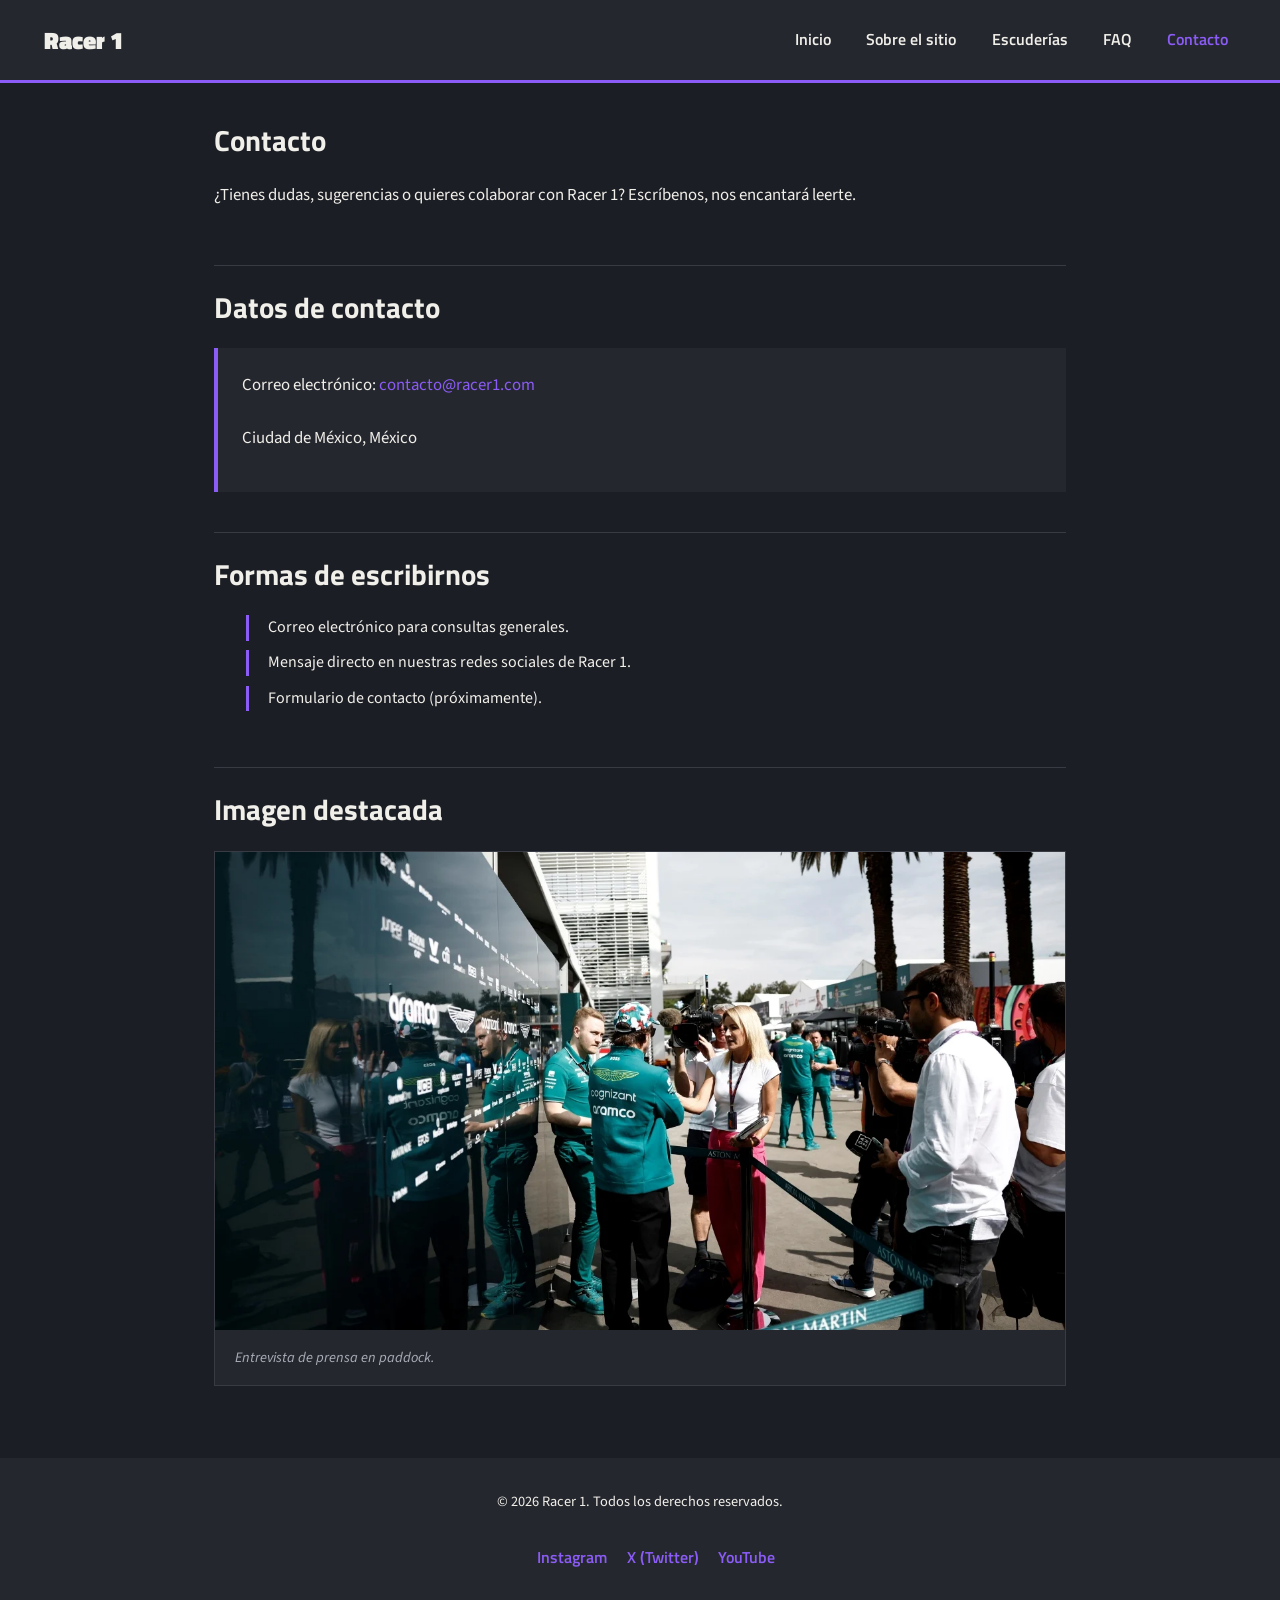
==== Pages/contacto.html @ 6491c097 "Proyecto" ====
<!DOCTYPE html>
<html lang="es">
<head>
    <meta charset="UTF-8">
    <meta name="viewport" content="width=device-width, initial-scale=1.0">
    <title>Racer 1 | Contacto</title>
    <meta name="description" content="Ponte en contacto con el equipo de Racer 1.">
    <link rel="icon" type="image/png" href="../Assets/Miniatura coche.png">
    <link rel="preconnect" href="https://fonts.googleapis.com">
    <link rel="preconnect" href="https://fonts.gstatic.com" crossorigin>
    <link href="https://fonts.googleapis.com/css2?family=Titillium+Web:wght@400;600;700;900&family=Source+Sans+3:wght@400;500;600&display=swap" rel="stylesheet">
    <link href="https://cdn.jsdelivr.net/npm/bootstrap@5.3.3/dist/css/bootstrap.min.css" rel="stylesheet">
    <link rel="stylesheet" href="../Estilos/estilos.css">
</head>
<body>

    <header>
        <nav class="navbar navbar-expand-lg navbar-dark encabezado">
            <div class="container-fluid">
                <a class="navbar-brand marca" href="../index.html">Racer 1</a>
                <button class="navbar-toggler" type="button" data-bs-toggle="collapse" data-bs-target="#navbarRacer1" aria-controls="navbarRacer1" aria-expanded="false" aria-label="Alternar navegación">
                    <span class="navbar-toggler-icon"></span>
                </button>
                <div class="collapse navbar-collapse" id="navbarRacer1">
                    <ul class="navbar-nav ms-auto mb-2 mb-lg-0 menu">
                        <li class="nav-item"><a class="nav-link enlace-menu" href="../index.html">Inicio</a></li>
                        <li class="nav-item"><a class="nav-link enlace-menu" href="sobre.html">Sobre el sitio</a></li>
                        <li class="nav-item"><a class="nav-link enlace-menu" href="escuderias.html">Escuderías</a></li>
                        <li class="nav-item"><a class="nav-link enlace-menu" href="faq.html">FAQ</a></li>
                        <li class="nav-item"><a class="nav-link enlace-menu active" aria-current="page" href="contacto.html">Contacto</a></li>
                    </ul>
                </div>
            </div>
        </nav>
    </header>

    <main class="contenido">

        <section class="seccion">
            <h1 class="titulo-seccion">Contacto</h1>
            <p class="texto">¿Tienes dudas, sugerencias o quieres colaborar con Racer 1? Escríbenos, nos encantará leerte.</p>
        </section>

        <section class="seccion">
            <h2 class="titulo-seccion">Datos de contacto</h2>
            <article class="tarjeta" tabindex="0">
                <p class="texto">Correo electrónico: <a href="mailto:contacto@racer1.com">contacto@racer1.com</a></p>
                <p class="texto">Ciudad de México, México</p>
            </article>
        </section>

        <section class="seccion">
            <h2 class="titulo-seccion">Formas de escribirnos</h2>
            <ul class="lista-destacados">
                <li class="item-destacado">Correo electrónico para consultas generales.</li>
                <li class="item-destacado">Mensaje directo en nuestras redes sociales de Racer 1.</li>
                <li class="item-destacado">Formulario de contacto (próximamente).</li>
            </ul>
        </section>

        <section class="seccion">
            <h2 class="titulo-seccion">Imagen destacada</h2>
            <figure class="figura-galeria">
                <img class="imagen-galeria" src="../Assets/Prensa.webp" alt="Entrevista de prensa en paddock">
                <figcaption class="pie-imagen">Entrevista de prensa en paddock.</figcaption>
            </figure>
        </section>

    </main>

    <footer class="pie-pagina">
        <p class="copyright">&copy; 2026 Racer 1. Todos los derechos reservados.</p>
        <nav>
            <ul class="redes">
                <li><a class="enlace-red" href="https://www.instagram.com" target="_blank" rel="noopener">Instagram</a></li>
                <li><a class="enlace-red" href="https://www.twitter.com" target="_blank" rel="noopener">X (Twitter)</a></li>
                <li><a class="enlace-red" href="https://www.youtube.com" target="_blank" rel="noopener">YouTube</a></li>
            </ul>
        </nav>
    </footer>

    <script src="https://cdn.jsdelivr.net/npm/bootstrap@5.3.3/dist/js/bootstrap.bundle.min.js"></script>
</body>
</html>
---- Estilos/estilos.css ----
/* ==========================================================================
   RACER 1 — Hoja de estilos
   Colores: fondo oscuro (primario), texto claro (secundario), morado (acento)
   ========================================================================== */

/* ===== Reset global (SIEMPRE al inicio) ===== */
* {
    margin: 0;
    padding: 0;
    box-sizing: border-box;
}

/* ===== Variables de color y tipografía ===== */
:root {
    --color-primario: #1B1E24;
    --color-superficie: #24272E;
    --color-secundario: #F1EFEA;
    --color-texto-suave: #ABAEB8;
    --color-borde: #383B44;
    --color-acento: #8B5CF6;
    --color-acento-claro: #A377FF;  

    --fuente-titulos: 'Titillium Web', sans-serif;
    --fuente-texto: 'Source Sans 3', sans-serif;
}

/* ===== Estilos generales del cuerpo ===== */
body {
    background-color: var(--color-primario);
    color: var(--color-secundario);
    font-family: var(--fuente-texto);
    line-height: 1.6;
}

a {
    color: var(--color-acento);
    text-decoration: none;
}

a:hover {
    text-decoration: underline;
}

/* ===== Encabezado / Navbar ===== */
.encabezado {
    display: flex;
    flex-wrap: wrap;
    align-items: center;
    justify-content: space-between;
    gap: 1rem;
    padding: 1.5rem 2rem;
    background-color: var(--color-superficie);
    border-bottom: 3px solid var(--color-acento);
}

.marca {
    font-family: var(--fuente-titulos);
    font-weight: 900;
    font-size: 1.5rem;
}

.menu {
    display: flex;
    align-items: center;
    flex-wrap: wrap;
    gap: 1.2rem;
    list-style: none;
}

.enlace-menu {
    font-family: var(--fuente-titulos);
    font-weight: 600;
    color: var(--color-secundario);
}

.enlace-menu:hover {
    color: var(--color-acento);
}

/* ===== Contenido principal ===== */
.contenido {
    display: flex;
    flex-direction: column;
    gap: 2.5rem;
    max-width: 900px;
    margin: 0 auto;
    padding: 2.5rem 1.5rem;
}

/* ===== Layout Grid (index.html y escuderias.html) ===== */
.layout-grid {
    display: grid;
    grid-template-columns: 1fr;
    grid-template-areas:
        "hero"
        "info"
        "destacados"
        "galeria";
    gap: 2rem;
}

.area-hero        { grid-area: hero; }
.area-info        { grid-area: info; }
.area-destacados  { grid-area: destacados; }
.area-galeria     { grid-area: galeria; }

/* Escritorio: 2 columnas fluidas con fr, no px fijos */
@media (min-width: 1024px) {
    .layout-grid {
        grid-template-columns: 1fr 1fr;
        grid-template-areas:
            "hero       hero"
            "info       destacados"
            "galeria    galeria";
    }
}

/* Dentro del grid, las secciones ya no necesitan el divisor de antes */
.layout-grid .seccion {
    padding-top: 0;
    border-top: none;
}

.seccion {
    display: flex;
    flex-direction: column;
    gap: 1rem;
    padding-top: 1.5rem;
    border-top: 1px solid var(--color-borde);
}

.seccion:first-of-type {
    padding-top: 0;
    border-top: none;
}

.titulo-seccion {
    font-family: var(--fuente-titulos);
    font-weight: 700;
    font-size: 1.8rem;
}

.texto {
    font-size: 1.05rem;
}

/* ===== Tarjetas (article) ===== */
.tarjeta {
    display: flex;
    flex-direction: column;
    gap: 0.6rem;
    background-color: var(--color-superficie);
    border-left: 4px solid var(--color-acento);
    padding: 1.5rem;
}

.titulo-tarjeta {
    font-family: var(--fuente-titulos);
    font-weight: 600;
    font-size: 1.1rem;
    color: var(--color-acento);
}

/* ===== Fila de tarjetas ===== */
.grid-tarjetas {
    display: flex;
    flex-wrap: wrap;
    gap: 1.2rem;
}

.grid-tarjetas .tarjeta {
    flex: 1 1 240px;
}

/* ===== Lista de destacados ===== */
.lista-destacados {
    display: flex;
    flex-direction: column;
    gap: 0.6rem;
    list-style: none;
}

.item-destacado {
    padding-left: 1.2rem;
    border-left: 3px solid var(--color-acento);
}

/* ===== Galería de imágenes ===== */
.figura-galeria {
    border: 1px solid var(--color-borde);
    background-color: var(--color-superficie);
}

.imagen-galeria {
    width: 100%;
    height: auto;
    display: block;
}

.pie-imagen {
    padding: 1rem 1.25rem;
    font-style: italic;
    font-size: 0.9rem;
    color: var(--color-texto-suave);
}

/* ===== Pie de página ===== */
.pie-pagina {
    display: flex;
    flex-direction: column;
    align-items: center;
    gap: 1rem;
    margin-top: 1rem;
    padding: 2rem;
    background-color: var(--color-superficie);
    text-align: center;
}

.copyright {
    font-size: 0.9rem;
}

.redes {
    display: flex;
    align-items: center;
    justify-content: center;
    flex-wrap: wrap;
    gap: 1.2rem;
    list-style: none;
}

.enlace-red {
    font-family: var(--fuente-titulos);
    font-weight: 600;
}

/* ===== Responsivo ===== */
@media (max-width: 600px) {
    .encabezado {
        flex-direction: column;
        align-items: flex-start;
    }

    .titulo-seccion {
        font-size: 1.4rem;
    }
}

/* ===== Ajustes de Bootstrap ===== */
.navbar.encabezado {
    background-color: var(--color-superficie);
    border-bottom: 3px solid var(--color-acento);
    padding: 1rem 2rem;
}

.navbar.encabezado .navbar-brand.marca {
    font-family: var(--fuente-titulos);
    font-weight: 900;
    font-size: 1.5rem;
    color: var(--color-secundario);
}

.navbar.encabezado .nav-link.enlace-menu {
    color: var(--color-secundario);
    font-family: var(--fuente-titulos);
    font-weight: 600;
    transition: color 0.2s ease;
}

.navbar.encabezado .nav-link.enlace-menu.active,
.navbar.encabezado .nav-link.enlace-menu:hover,
.navbar.encabezado .nav-link.enlace-menu:focus {
    color: var(--color-acento);
}

.navbar.encabezado .nav-link.enlace-menu:active {
    color: var(--color-acento-claro);
}

.navbar-toggler {
    border-color: var(--color-acento);
    transition: box-shadow 0.2s ease;
}

.navbar-toggler:focus {
    box-shadow: 0 0 0 0.2rem #8b5cf680;
}

/* ===== Botón propio (ej. "Conoce más" en el hero) ===== */
.btn-boton {
    display: inline-block;
    background-color: var(--color-acento);
    color: #14161A;
    font-family: var(--fuente-titulos);
    font-weight: 600;
    border: none;
    padding: 0.6rem 1.4rem;
    margin-top: 1rem;
    text-decoration: none;
    transition: background-color 0.2s ease, transform 0.15s ease;
}

.btn-boton:hover,
.btn-boton:focus {
    background-color: var(--color-acento-claro);
    color: #14161A;
}

.btn-boton:active {
    transform: scale(0.97);
}

/* ===== Tarjetas: hover / focus / active ===== */
.tarjeta {
    transition: transform 0.2s ease, border-color 0.2s ease;
    outline: none;
}

.tarjeta:hover,
.tarjeta:focus {
    transform: translateY(-4px);
    border-color: var(--color-acento-claro);
}

.tarjeta:active {
    transform: translateY(-1px);
}

/* ===== Enlaces del footer: hover / focus ===== */
.enlace-red {
    transition: color 0.2s ease;
}

.enlace-red:hover,
.enlace-red:focus {
    color: var(--color-acento);
}

/* ===== Carousel: estilo propio ===== */
.carousel-caption {
    background-color: #1b1e24bf;
    border-radius: 4px;
    padding: 1rem;
}

.carousel-caption h3 {
    font-family: var(--fuente-titulos);
    font-size: 1.2rem;
}

.carousel-indicators [data-bs-target] {
    background-color: var(--color-acento);
}

.carousel-control-prev-icon,
.carousel-control-next-icon {
    filter: drop-shadow(0 0 3px #00000099);
}
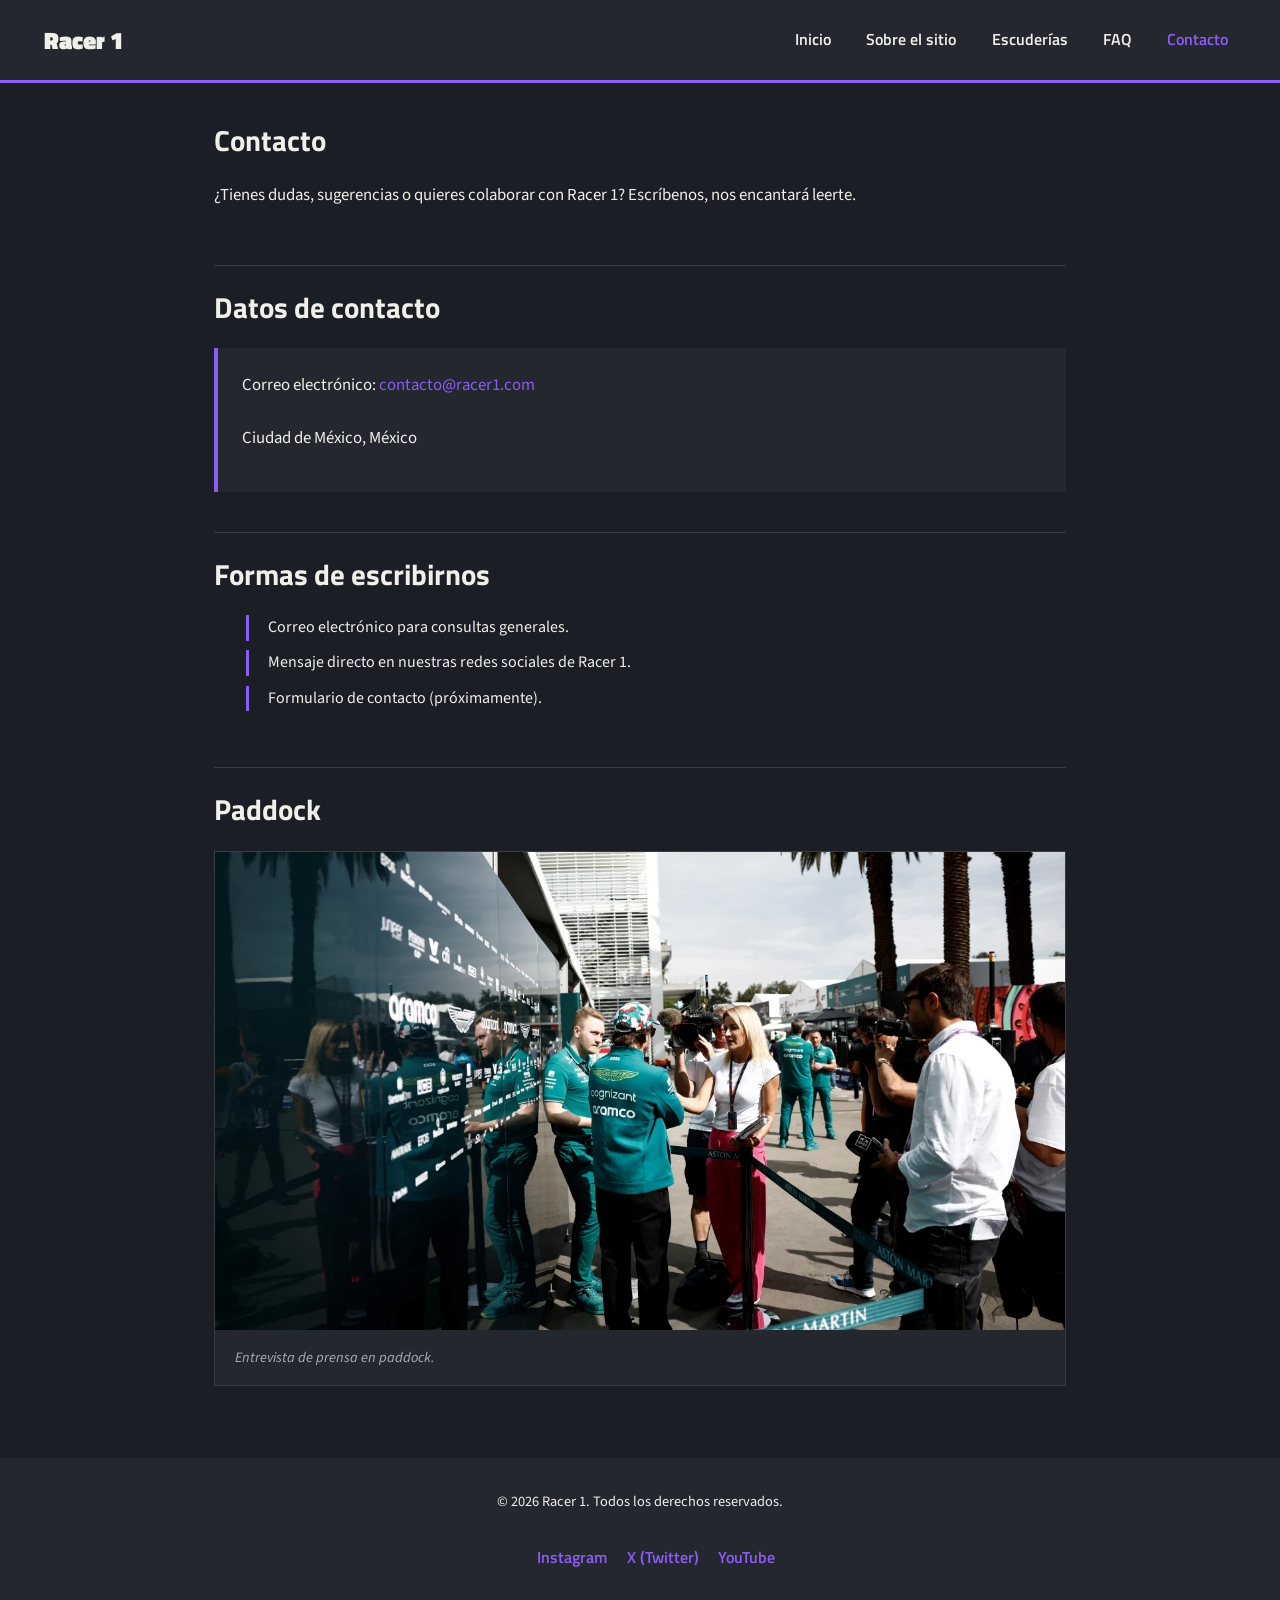
==== commit 9748dc0b: "Update1" ====
--- a/Pages/contacto.html
+++ b/Pages/contacto.html
@@ -59,7 +59,7 @@
         </section>
 
         <section class="seccion">
-            <h2 class="titulo-seccion">Imagen destacada</h2>
+            <h2 class="titulo-seccion">Paddock</h2>
             <figure class="figura-galeria">
                 <img class="imagen-galeria" src="../Assets/Prensa.webp" alt="Entrevista de prensa en paddock">
                 <figcaption class="pie-imagen">Entrevista de prensa en paddock.</figcaption>
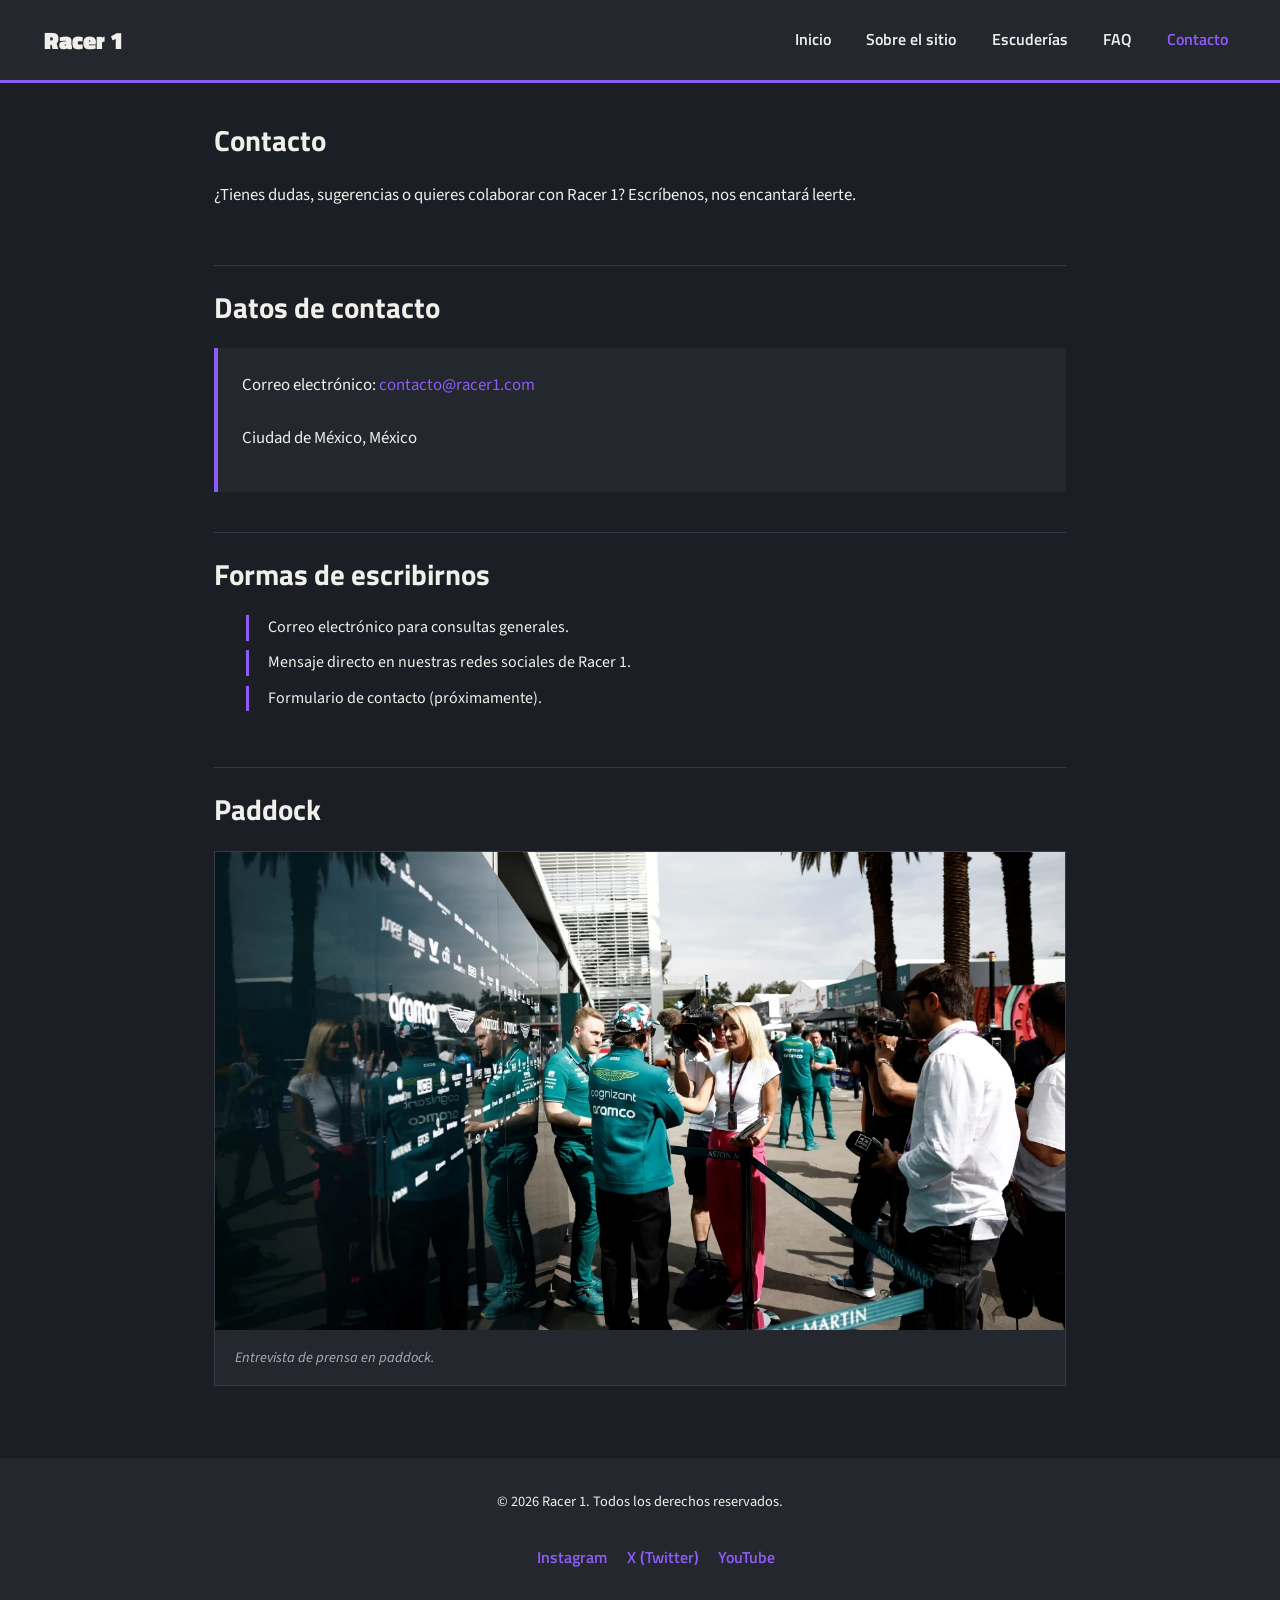
==== commit 9d0ef46f: "Update3" ====
--- a/Pages/contacto.html
+++ b/Pages/contacto.html
@@ -10,7 +10,8 @@
     <link rel="preconnect" href="https://fonts.gstatic.com" crossorigin>
     <link href="https://fonts.googleapis.com/css2?family=Titillium+Web:wght@400;600;700;900&family=Source+Sans+3:wght@400;500;600&display=swap" rel="stylesheet">
     <link href="https://cdn.jsdelivr.net/npm/bootstrap@5.3.3/dist/css/bootstrap.min.css" rel="stylesheet">
-    <link rel="stylesheet" href="../Estilos/estilos.css">
+    <link href="https://cdn.jsdelivr.net/npm/aos@2.3.4/dist/aos.css" rel="stylesheet">
+    <link rel="stylesheet" href="../css/style.css">
 </head>
 <body>
 
@@ -41,7 +42,7 @@
             <p class="texto">¿Tienes dudas, sugerencias o quieres colaborar con Racer 1? Escríbenos, nos encantará leerte.</p>
         </section>
 
-        <section class="seccion">
+        <section class="seccion" data-aos="fade-up">
             <h2 class="titulo-seccion">Datos de contacto</h2>
             <article class="tarjeta" tabindex="0">
                 <p class="texto">Correo electrónico: <a href="mailto:contacto@racer1.com">contacto@racer1.com</a></p>
@@ -49,7 +50,7 @@
             </article>
         </section>
 
-        <section class="seccion">
+        <section class="seccion" data-aos="fade-up">
             <h2 class="titulo-seccion">Formas de escribirnos</h2>
             <ul class="lista-destacados">
                 <li class="item-destacado">Correo electrónico para consultas generales.</li>
@@ -58,7 +59,7 @@
             </ul>
         </section>
 
-        <section class="seccion">
+        <section class="seccion" data-aos="fade-up">
             <h2 class="titulo-seccion">Paddock</h2>
             <figure class="figura-galeria">
                 <img class="imagen-galeria" src="../Assets/Prensa.webp" alt="Entrevista de prensa en paddock">
@@ -80,5 +81,13 @@
     </footer>
 
     <script src="https://cdn.jsdelivr.net/npm/bootstrap@5.3.3/dist/js/bootstrap.bundle.min.js"></script>
+    <script src="https://cdn.jsdelivr.net/npm/aos@2.3.4/dist/aos.js"></script>
+    <script>
+        AOS.init({
+            duration: 700,
+            once: true,
+            disable: () => window.matchMedia("(prefers-reduced-motion: reduce)").matches
+        });
+    </script>
 </body>
 </html>
--- a/css/style.css
+++ b/css/style.css
@@ -0,0 +1,264 @@
+* {
+  margin: 0;
+  padding: 0;
+  box-sizing: border-box;
+}
+
+body {
+  background-color: #1B1E24;
+  color: #F1EFEA;
+  font-family: "Source Sans 3", sans-serif;
+  line-height: 1.6;
+}
+
+a {
+  color: #8B5CF6;
+  text-decoration: none;
+}
+a:hover {
+  text-decoration: underline;
+}
+
+.titulo-seccion {
+  font-family: "Titillium Web", sans-serif;
+  font-weight: 700;
+  font-size: 1.8rem;
+}
+@media (max-width: 600px) {
+  .titulo-seccion {
+    font-size: 1.4rem;
+  }
+}
+
+.texto {
+  font-size: 1.05rem;
+}
+
+.titulo-tarjeta {
+  font-family: "Titillium Web", sans-serif;
+  font-weight: 600;
+  font-size: 1.1rem;
+  color: #8B5CF6;
+}
+
+.navbar-brand.marca {
+  font-family: "Titillium Web", sans-serif;
+  font-weight: 900;
+  font-size: 1.5rem;
+  color: #F1EFEA;
+}
+
+.navbar.encabezado {
+  display: flex;
+  flex-direction: row;
+  justify-content: space-between;
+  align-items: center;
+  gap: 1rem;
+  flex-wrap: wrap;
+  padding: 1rem 2rem;
+  background-color: #24272E;
+  border-bottom: 3px solid #8B5CF6;
+}
+@media (max-width: 600px) {
+  .navbar.encabezado {
+    flex-direction: column;
+    align-items: flex-start;
+  }
+}
+.navbar.encabezado .nav-link.enlace-menu {
+  color: #F1EFEA;
+  font-family: "Titillium Web", sans-serif;
+  font-weight: 600;
+  transition: color 0.2s ease;
+}
+.navbar.encabezado .nav-link.enlace-menu.active, .navbar.encabezado .nav-link.enlace-menu:hover, .navbar.encabezado .nav-link.enlace-menu:focus {
+  color: #8B5CF6;
+}
+.navbar.encabezado .nav-link.enlace-menu:active {
+  color: #A377FF;
+}
+
+.menu {
+  display: flex;
+  align-items: center;
+  flex-wrap: wrap;
+  gap: 1.2rem;
+  list-style: none;
+}
+
+.navbar-toggler {
+  border-color: #8B5CF6;
+  transition: box-shadow 0.2s ease;
+}
+.navbar-toggler:focus {
+  box-shadow: 0 0 0 0.2rem rgba(139, 92, 246, 0.5);
+}
+
+.pie-pagina {
+  display: flex;
+  flex-direction: column;
+  justify-content: flex-start;
+  align-items: center;
+  gap: 1rem;
+  margin-top: 1rem;
+  padding: 2rem;
+  background-color: #24272E;
+  text-align: center;
+}
+.pie-pagina .copyright {
+  font-size: 0.9rem;
+}
+.pie-pagina .redes {
+  display: flex;
+  flex-direction: row;
+  justify-content: center;
+  align-items: center;
+  gap: 1.2rem;
+  flex-wrap: wrap;
+  list-style: none;
+}
+.pie-pagina .enlace-red {
+  font-family: "Titillium Web", sans-serif;
+  font-weight: 600;
+  transition: color 0.2s ease;
+}
+.pie-pagina .enlace-red:hover, .pie-pagina .enlace-red:focus {
+  color: #8B5CF6;
+}
+
+.contenido {
+  display: flex;
+  flex-direction: column;
+  gap: 2.5rem;
+  max-width: 900px;
+  margin: 0 auto;
+  padding: 2.5rem 1.5rem;
+}
+
+.seccion {
+  display: flex;
+  flex-direction: column;
+  gap: 1rem;
+  padding-top: 1.5rem;
+  border-top: 1px solid #383B44;
+}
+.seccion:first-of-type {
+  padding-top: 0;
+  border-top: none;
+}
+
+.layout-grid {
+  display: grid;
+  grid-template-columns: 1fr;
+  grid-template-areas: "hero" "info" "destacados" "galeria";
+  gap: 2rem;
+}
+@media (min-width: 1024px) {
+  .layout-grid {
+    grid-template-columns: 1fr 1fr;
+    grid-template-areas: "hero       hero" "info       destacados" "galeria    galeria";
+  }
+}
+.layout-grid .seccion {
+  padding-top: 0;
+  border-top: none;
+}
+.layout-grid .area-hero {
+  grid-area: hero;
+}
+.layout-grid .area-info {
+  grid-area: info;
+}
+.layout-grid .area-destacados {
+  grid-area: destacados;
+}
+.layout-grid .area-galeria {
+  grid-area: galeria;
+}
+
+.btn-boton {
+  display: inline-block;
+  background-color: #8B5CF6;
+  color: #14161A;
+  font-family: "Titillium Web", sans-serif;
+  font-weight: 600;
+  border: none;
+  padding: 0.6rem 1.4rem;
+  margin-top: 1rem;
+  text-decoration: none;
+  transition: background-color 0.2s ease, transform 0.15s ease;
+}
+.btn-boton:hover, .btn-boton:focus {
+  background-color: #A377FF;
+  color: #14161A;
+}
+.btn-boton:active {
+  transform: scale(0.97);
+}
+
+.tarjeta {
+  display: flex;
+  flex-direction: column;
+  gap: 0.6rem;
+  background-color: #24272E;
+  border-left: 4px solid #8B5CF6;
+  padding: 1.5rem;
+  outline: none;
+  transition: transform 0.2s ease, border-color 0.2s ease;
+}
+.tarjeta:hover, .tarjeta:focus {
+  transform: translateY(-4px);
+  border-color: #A377FF;
+}
+.tarjeta:active {
+  transform: translateY(-1px);
+}
+
+.lista-destacados {
+  display: flex;
+  flex-direction: column;
+  gap: 0.6rem;
+  list-style: none;
+}
+
+.item-destacado {
+  padding-left: 1.2rem;
+  border-left: 3px solid #8B5CF6;
+}
+
+.figura-galeria {
+  border: 1px solid #383B44;
+  background-color: #24272E;
+}
+
+.imagen-galeria {
+  width: 100%;
+  height: auto;
+  display: block;
+}
+
+.pie-imagen {
+  padding: 1rem 1.25rem;
+  font-style: italic;
+  font-size: 0.9rem;
+  color: #ABAEB8;
+}
+
+.carousel-caption {
+  background-color: rgba(27, 30, 36, 0.75);
+  border-radius: 4px;
+  padding: 1rem;
+}
+.carousel-caption h3 {
+  font-family: "Titillium Web", sans-serif;
+  font-size: 1.2rem;
+}
+
+.carousel-indicators [data-bs-target] {
+  background-color: #8B5CF6;
+}
+
+.carousel-control-prev-icon,
+.carousel-control-next-icon {
+  filter: drop-shadow(0 0 3px rgba(0, 0, 0, 0.6));
+}
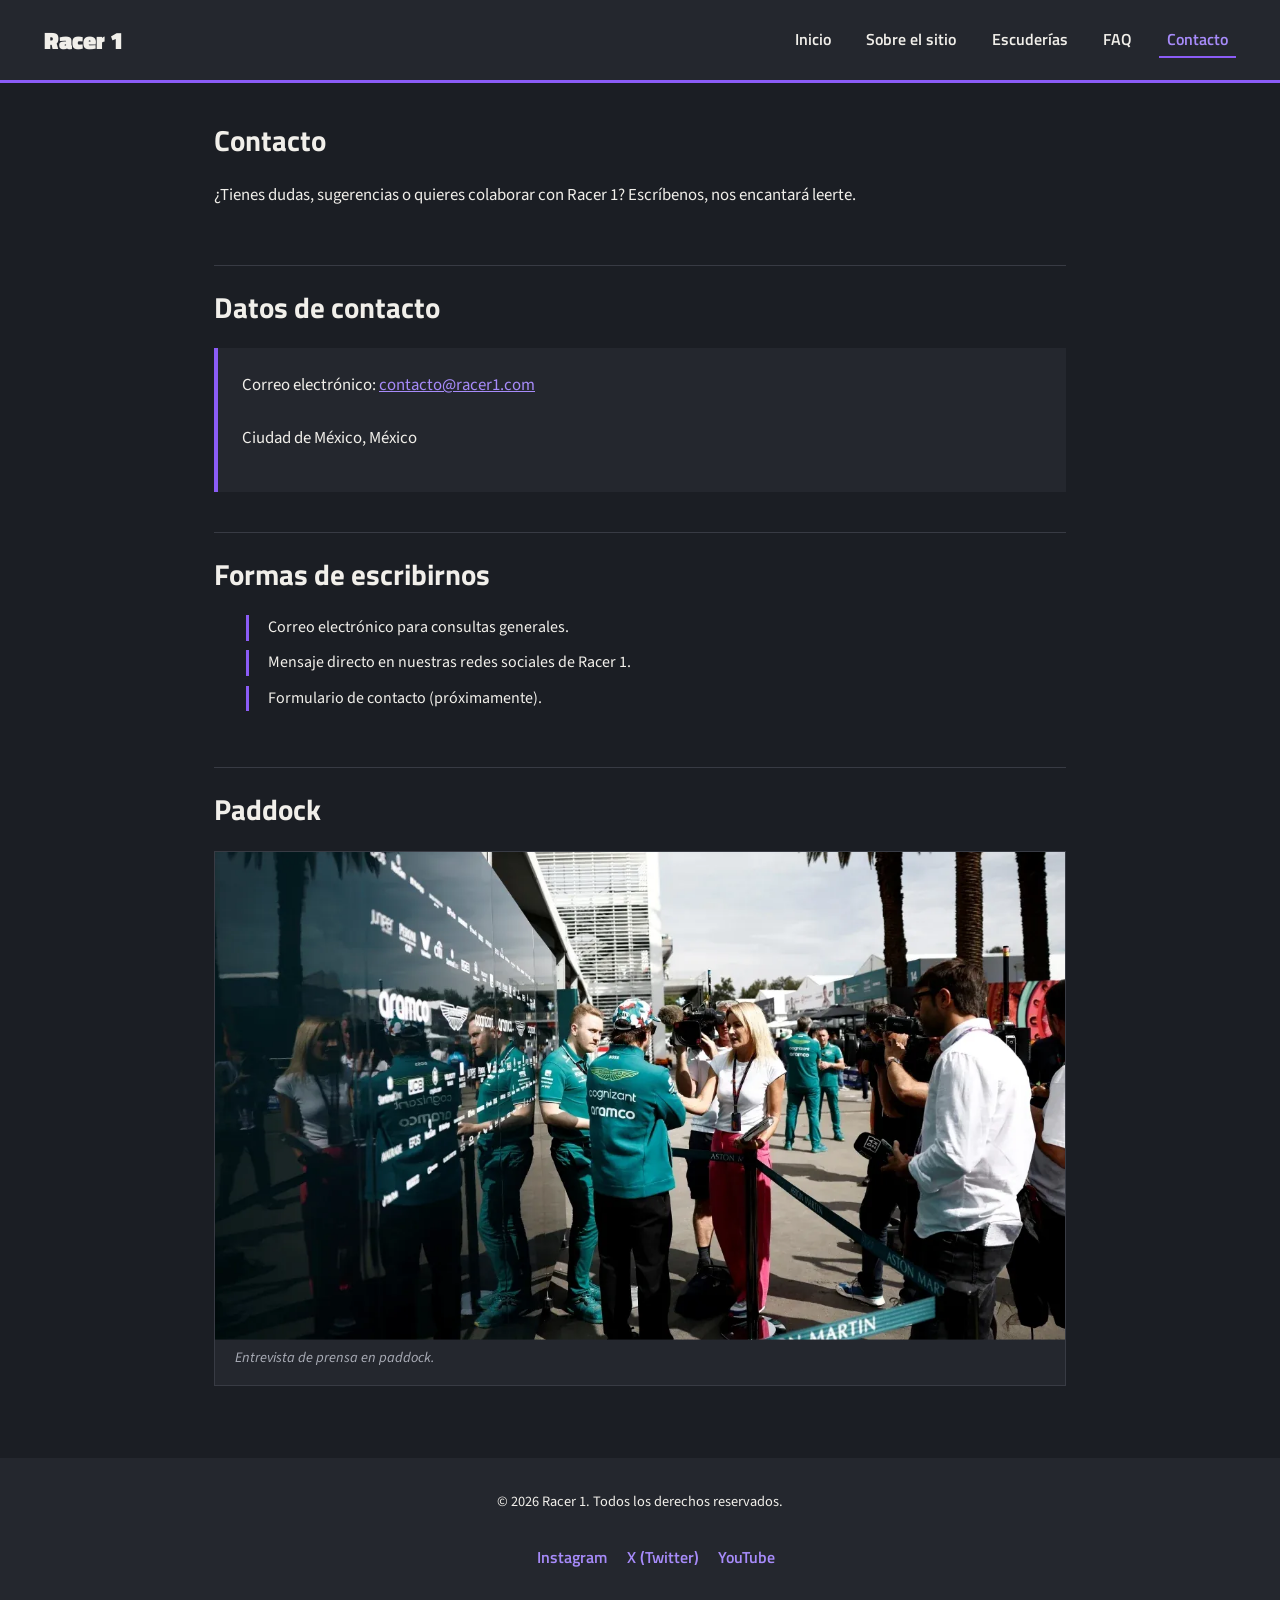
==== commit 206a46d4: "Update4" ====
--- a/Pages/contacto.html
+++ b/Pages/contacto.html
@@ -5,7 +5,7 @@
     <meta name="viewport" content="width=device-width, initial-scale=1.0">
     <title>Racer 1 | Contacto</title>
     <meta name="description" content="Ponte en contacto con el equipo de Racer 1.">
-    <link rel="icon" type="image/png" href="../Assets/Miniatura coche.png">
+    <link rel="icon" type="image/png" href="../Assets/favicon-racer1.png">
     <link rel="preconnect" href="https://fonts.googleapis.com">
     <link rel="preconnect" href="https://fonts.gstatic.com" crossorigin>
     <link href="https://fonts.googleapis.com/css2?family=Titillium+Web:wght@400;600;700;900&family=Source+Sans+3:wght@400;500;600&display=swap" rel="stylesheet">
@@ -62,7 +62,7 @@
         <section class="seccion" data-aos="fade-up">
             <h2 class="titulo-seccion">Paddock</h2>
             <figure class="figura-galeria">
-                <img class="imagen-galeria" src="../Assets/Prensa.webp" alt="Entrevista de prensa en paddock">
+                <img class="imagen-galeria" src="../Assets/entrevista-prensa-paddock-f1.webp" alt="Entrevista de prensa en paddock">
                 <figcaption class="pie-imagen">Entrevista de prensa en paddock.</figcaption>
             </figure>
         </section>
--- a/css/style.css
+++ b/css/style.css
@@ -12,40 +12,91 @@
 }
 
 a {
-  color: #8B5CF6;
+  color: #A78BFA;
   text-decoration: none;
 }
 a:hover {
+  color: #C4B5FD;
   text-decoration: underline;
 }
 
+.texto a {
+  text-decoration: underline;
+}
+
+:focus-visible {
+  outline: 3px solid #A78BFA;
+  outline-offset: 2px;
+}
+
+.saltar-contenido {
+  position: absolute;
+  top: 0;
+  left: 0;
+  z-index: 1100;
+  padding: 0.6rem 1rem;
+  background-color: #A78BFA;
+  color: #14161A;
+  font-weight: 600;
+  transform: translateY(-120%);
+}
+.saltar-contenido:focus {
+  transform: none;
+  color: #14161A;
+}
+
+address {
+  font-style: normal;
+  margin-bottom: 0;
+}
+
+.lista-destacados, .pie-pagina .redes, .menu {
+  display: flex;
+  list-style: none;
+}
+
 .titulo-seccion {
   font-family: "Titillium Web", sans-serif;
   font-weight: 700;
-  font-size: 1.8rem;
-}
-@media (max-width: 600px) {
+  font-size: 1.4rem;
+}
+@media (min-width: 768px) {
   .titulo-seccion {
-    font-size: 1.4rem;
+    font-size: 1.6rem;
+  }
+}
+@media (min-width: 1024px) {
+  .titulo-seccion {
+    font-size: 1.8rem;
   }
 }
 
 .texto {
-  font-size: 1.05rem;
+  font-size: 1rem;
+}
+@media (min-width: 768px) {
+  .texto {
+    font-size: 1.05rem;
+  }
 }
 
 .titulo-tarjeta {
   font-family: "Titillium Web", sans-serif;
   font-weight: 600;
   font-size: 1.1rem;
-  color: #8B5CF6;
+  color: #A78BFA;
 }
 
 .navbar-brand.marca {
   font-family: "Titillium Web", sans-serif;
   font-weight: 900;
-  font-size: 1.5rem;
+  font-size: 1.3rem;
   color: #F1EFEA;
+}
+@media (min-width: 768px) {
+  .navbar-brand.marca {
+    font-size: 1.5rem;
+  }
 }
 
 .navbar.encabezado {
@@ -55,35 +106,56 @@
   align-items: center;
   gap: 1rem;
   flex-wrap: wrap;
-  padding: 1rem 2rem;
+  padding: 0.6rem 1rem;
   background-color: #24272E;
   border-bottom: 3px solid #8B5CF6;
 }
-@media (max-width: 600px) {
+@media (min-width: 768px) {
   .navbar.encabezado {
-    flex-direction: column;
-    align-items: flex-start;
+    padding: 1rem 1.5rem;
+  }
+}
+@media (min-width: 1024px) {
+  .navbar.encabezado {
+    padding: 1rem 2rem;
   }
 }
 .navbar.encabezado .nav-link.enlace-menu {
+  position: relative;
   color: #F1EFEA;
   font-family: "Titillium Web", sans-serif;
   font-weight: 600;
   transition: color 0.2s ease;
 }
-.navbar.encabezado .nav-link.enlace-menu.active, .navbar.encabezado .nav-link.enlace-menu:hover, .navbar.encabezado .nav-link.enlace-menu:focus {
-  color: #8B5CF6;
+.navbar.encabezado .nav-link.enlace-menu::after {
+  content: "";
+  position: absolute;
+  left: 0;
+  right: 0;
+  bottom: 0.2rem;
+  height: 2px;
+  background-color: #8B5CF6;
+  transform: scaleX(0);
+  transform-origin: left;
+  transition: transform 0.25s ease;
+}
+.navbar.encabezado .nav-link.enlace-menu.active {
+  color: #A78BFA;
+}
+.navbar.encabezado .nav-link.enlace-menu:hover, .navbar.encabezado .nav-link.enlace-menu:focus {
+  color: #A78BFA;
 }
 .navbar.encabezado .nav-link.enlace-menu:active {
-  color: #A377FF;
+  color: #C4B5FD;
+}
+.navbar.encabezado .nav-link.enlace-menu.active::after, .navbar.encabezado .nav-link.enlace-menu:hover::after, .navbar.encabezado .nav-link.enlace-menu:focus::after {
+  transform: scaleX(1);
 }
 
 .menu {
-  display: flex;
   align-items: center;
   flex-wrap: wrap;
   gap: 1.2rem;
-  list-style: none;
 }
 
 .navbar-toggler {
@@ -101,21 +173,23 @@
   align-items: center;
   gap: 1rem;
   margin-top: 1rem;
-  padding: 2rem;
+  padding: 2rem 1rem;
   background-color: #24272E;
   text-align: center;
 }
+@media (min-width: 768px) {
+  .pie-pagina {
+    padding: 2rem;
+  }
+}
 .pie-pagina .copyright {
   font-size: 0.9rem;
 }
 .pie-pagina .redes {
-  display: flex;
-  flex-direction: row;
   justify-content: center;
   align-items: center;
+  flex-wrap: wrap;
   gap: 1.2rem;
-  flex-wrap: wrap;
-  list-style: none;
 }
 .pie-pagina .enlace-red {
   font-family: "Titillium Web", sans-serif;
@@ -123,16 +197,32 @@
   transition: color 0.2s ease;
 }
 .pie-pagina .enlace-red:hover, .pie-pagina .enlace-red:focus {
-  color: #8B5CF6;
-}
-
+  color: #C4B5FD;
+}
+
+@keyframes aparecer {
+  from {
+    opacity: 0;
+    transform: translateY(1rem);
+  }
+  to {
+    opacity: 1;
+    transform: none;
+  }
+}
 .contenido {
   display: flex;
   flex-direction: column;
-  gap: 2.5rem;
+  gap: 2rem;
   max-width: 900px;
   margin: 0 auto;
-  padding: 2.5rem 1.5rem;
+  padding: 2rem 1rem;
+}
+@media (min-width: 768px) {
+  .contenido {
+    gap: 2.5rem;
+    padding: 2.5rem 1.5rem;
+  }
 }
 
 .seccion {
@@ -146,12 +236,22 @@
   padding-top: 0;
   border-top: none;
 }
+@media (prefers-reduced-motion: no-preference) {
+  .seccion:first-of-type {
+    animation: aparecer 0.6s ease-out 0s both;
+  }
+}
 
 .layout-grid {
   display: grid;
   grid-template-columns: 1fr;
   grid-template-areas: "hero" "info" "destacados" "galeria";
-  gap: 2rem;
+  gap: 1.5rem;
+}
+@media (min-width: 768px) {
+  .layout-grid {
+    gap: 2rem;
+  }
 }
 @media (min-width: 1024px) {
   .layout-grid {
@@ -159,6 +259,11 @@
     grid-template-areas: "hero       hero" "info       destacados" "galeria    galeria";
   }
 }
+@media (min-width: 1024px) {
+  .layout-grid--equipos {
+    grid-template-areas: "hero       hero" "info       info" "destacados galeria";
+  }
+}
 .layout-grid .seccion {
   padding-top: 0;
   border-top: none;
@@ -178,7 +283,8 @@
 
 .btn-boton {
   display: inline-block;
-  background-color: #8B5CF6;
+  align-self: flex-start;
+  background-color: #A78BFA;
   color: #14161A;
   font-family: "Titillium Web", sans-serif;
   font-weight: 600;
@@ -189,7 +295,7 @@
   transition: background-color 0.2s ease, transform 0.15s ease;
 }
 .btn-boton:hover, .btn-boton:focus {
-  background-color: #A377FF;
+  background-color: #C4B5FD;
   color: #14161A;
 }
 .btn-boton:active {
@@ -214,11 +320,34 @@
   transform: translateY(-1px);
 }
 
+.seccion.seccion--tarjetas {
+  display: grid;
+  grid-template-columns: 1fr;
+  gap: 1.5rem;
+}
+.seccion.seccion--tarjetas > .titulo-seccion {
+  grid-column: 1/-1;
+}
+@media (min-width: 768px) {
+  .seccion.seccion--tarjetas {
+    grid-template-columns: repeat(2, 1fr);
+    align-items: start;
+  }
+}
+
+@media (min-width: 1024px) {
+  .layout-grid--equipos .seccion--tarjetas {
+    grid-template-columns: repeat(3, 1fr);
+  }
+}
+
+.tarjeta .figura-galeria {
+  margin-bottom: 0;
+}
+
 .lista-destacados {
-  display: flex;
   flex-direction: column;
   gap: 0.6rem;
-  list-style: none;
 }
 
 .item-destacado {
@@ -227,14 +356,24 @@
 }
 
 .figura-galeria {
+  overflow: hidden;
   border: 1px solid #383B44;
   background-color: #24272E;
+}
+.figura-galeria:hover .figura-galeria--vertical {
+  width: 100%;
+  max-width: 420px;
+  margin-inline: auto;
+}
+.figura-galeria .imagen-galeria {
+  transform: scale(1.04);
 }
 
 .imagen-galeria {
   width: 100%;
   height: auto;
   display: block;
+  transition: transform 0.4s ease;
 }
 
 .pie-imagen {
@@ -244,6 +383,23 @@
   color: #ABAEB8;
 }
 
+.carousel-item img {
+  width: 100%;
+  height: auto;
+  aspect-ratio: 4/3;
+  object-fit: cover;
+}
+@media (min-width: 768px) {
+  .carousel-item img {
+    aspect-ratio: 3/2;
+  }
+}
+@media (min-width: 1024px) {
+  .carousel-item img {
+    aspect-ratio: 16/9;
+  }
+}
+
 .carousel-caption {
   background-color: rgba(27, 30, 36, 0.75);
   border-radius: 4px;
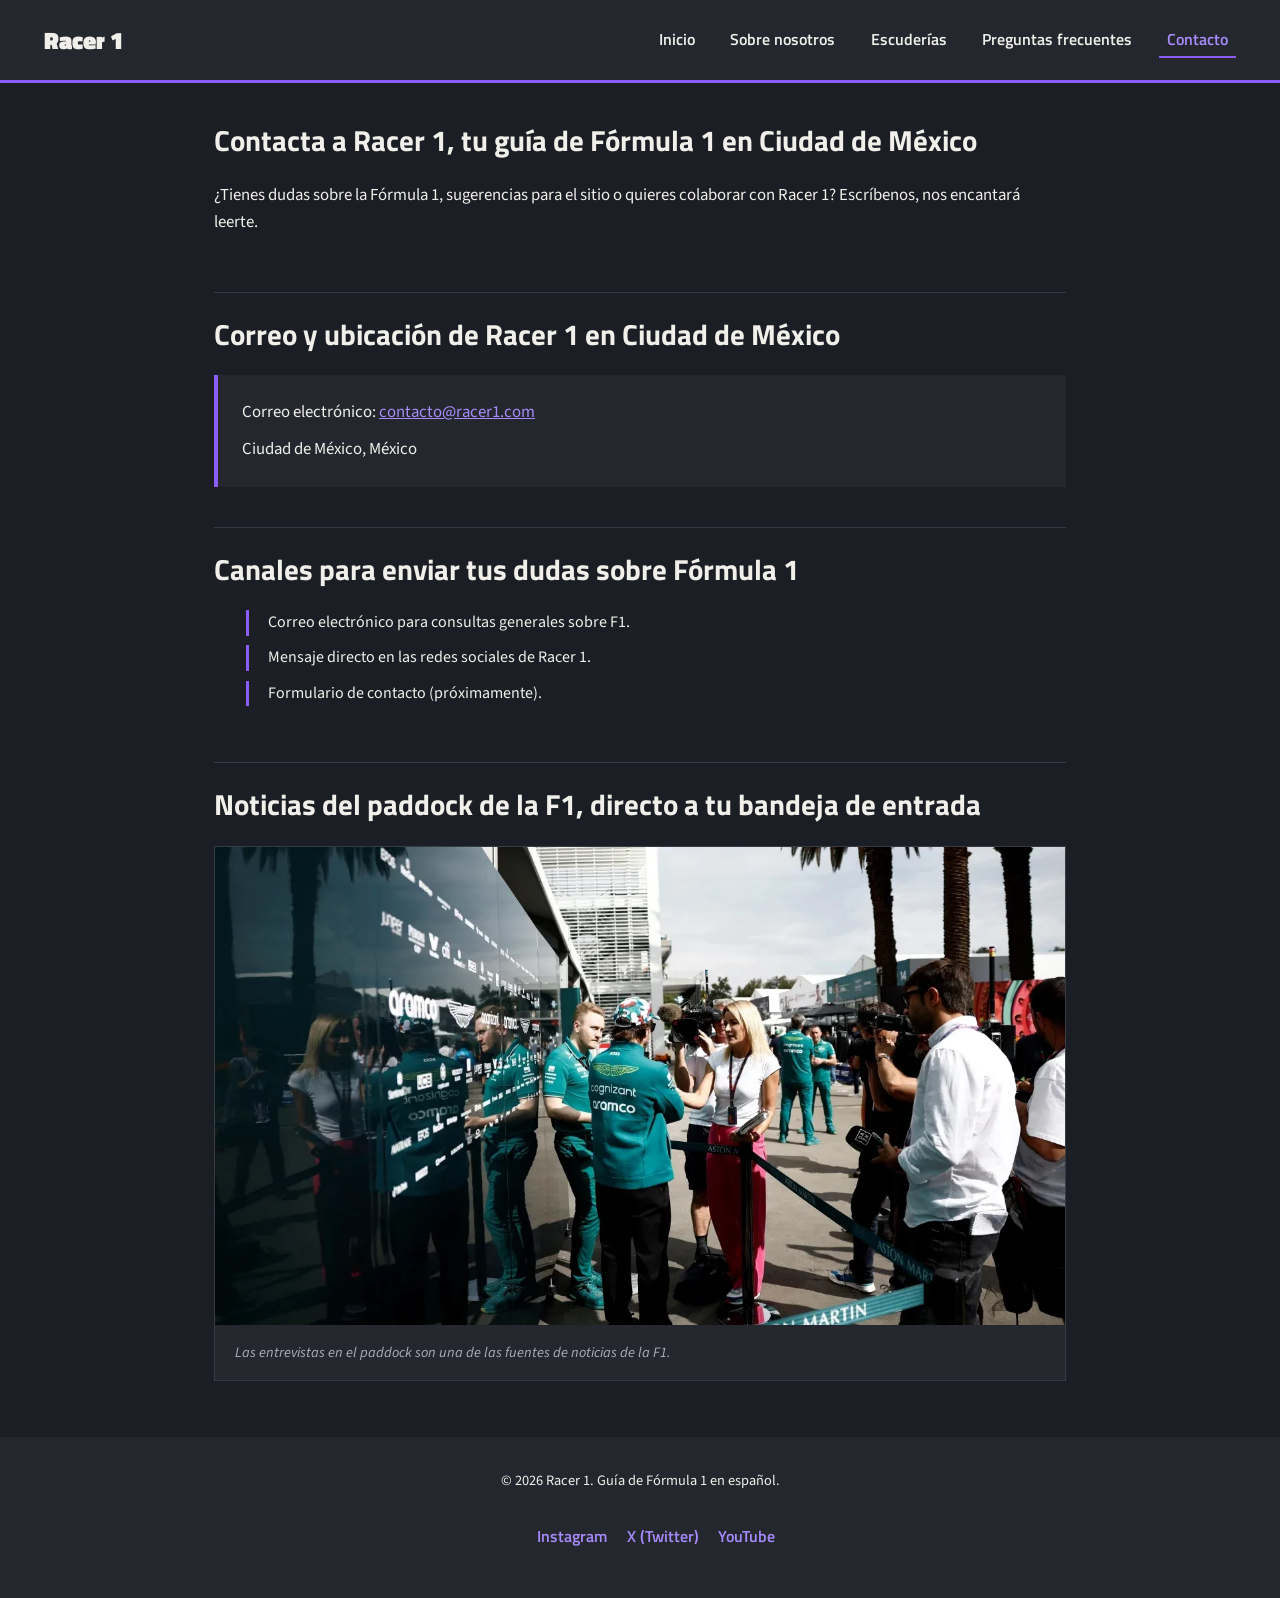
==== commit a2a8346d: "Update5" ====
--- a/Pages/contacto.html
+++ b/Pages/contacto.html
@@ -3,9 +3,10 @@
 <head>
     <meta charset="UTF-8">
     <meta name="viewport" content="width=device-width, initial-scale=1.0">
-    <title>Racer 1 | Contacto</title>
-    <meta name="description" content="Ponte en contacto con el equipo de Racer 1.">
-    <link rel="icon" type="image/png" href="../Assets/favicon-racer1.png">
+    <title>Contacto: Racer 1, guía de Fórmula 1 desde Ciudad de México</title>
+    <meta name="description" content="Escribe al equipo de Racer 1 en Ciudad de México: envíanos tus dudas sobre Fórmula 1, sugerencias o propuestas de colaboración por correo o redes sociales.">
+    <meta name="keywords" content="contacto Racer 1, Fórmula 1 en Ciudad de México, F1 México, dudas sobre Fórmula 1, colaborar con Racer 1, guía de F1 en español">
+    <link rel="icon" type="image/png" href="../assets/favicon-racer1.png">
     <link rel="preconnect" href="https://fonts.googleapis.com">
     <link rel="preconnect" href="https://fonts.gstatic.com" crossorigin>
     <link href="https://fonts.googleapis.com/css2?family=Titillium+Web:wght@400;600;700;900&family=Source+Sans+3:wght@400;500;600&display=swap" rel="stylesheet">
@@ -14,20 +15,21 @@
     <link rel="stylesheet" href="../css/style.css">
 </head>
 <body>
+    <a class="saltar-contenido" href="#contenido-principal">Saltar al contenido principal</a>
 
     <header>
-        <nav class="navbar navbar-expand-lg navbar-dark encabezado">
+        <nav class="navbar navbar-expand-lg navbar-dark encabezado" aria-label="Navegación principal">
             <div class="container-fluid">
                 <a class="navbar-brand marca" href="../index.html">Racer 1</a>
-                <button class="navbar-toggler" type="button" data-bs-toggle="collapse" data-bs-target="#navbarRacer1" aria-controls="navbarRacer1" aria-expanded="false" aria-label="Alternar navegación">
+                <button class="navbar-toggler" type="button" data-bs-toggle="collapse" data-bs-target="#navbarRacer1" aria-controls="navbarRacer1" aria-expanded="false" aria-label="Abrir o cerrar el menú">
                     <span class="navbar-toggler-icon"></span>
                 </button>
                 <div class="collapse navbar-collapse" id="navbarRacer1">
-                    <ul class="navbar-nav ms-auto mb-2 mb-lg-0 menu">
+                    <ul class="navbar-nav ms-auto menu">
                         <li class="nav-item"><a class="nav-link enlace-menu" href="../index.html">Inicio</a></li>
-                        <li class="nav-item"><a class="nav-link enlace-menu" href="sobre.html">Sobre el sitio</a></li>
-                        <li class="nav-item"><a class="nav-link enlace-menu" href="escuderias.html">Escuderías</a></li>
-                        <li class="nav-item"><a class="nav-link enlace-menu" href="faq.html">FAQ</a></li>
+                        <li class="nav-item"><a class="nav-link enlace-menu" href="sobre-nosotros.html">Sobre nosotros</a></li>
+                        <li class="nav-item"><a class="nav-link enlace-menu" href="escuderias-formula-1.html">Escuderías</a></li>
+                        <li class="nav-item"><a class="nav-link enlace-menu" href="preguntas-frecuentes-f1.html">Preguntas frecuentes</a></li>
                         <li class="nav-item"><a class="nav-link enlace-menu active" aria-current="page" href="contacto.html">Contacto</a></li>
                     </ul>
                 </div>
@@ -35,47 +37,45 @@
         </nav>
     </header>
 
-    <main class="contenido">
-
+    <main id="contenido-principal" class="contenido">
         <section class="seccion">
-            <h1 class="titulo-seccion">Contacto</h1>
-            <p class="texto">¿Tienes dudas, sugerencias o quieres colaborar con Racer 1? Escríbenos, nos encantará leerte.</p>
+            <h1 class="titulo-seccion">Contacta a Racer 1, tu guía de Fórmula 1 en Ciudad de México</h1>
+            <p class="texto">¿Tienes dudas sobre la Fórmula 1, sugerencias para el sitio o quieres colaborar con Racer 1? Escríbenos, nos encantará leerte.</p>
         </section>
 
         <section class="seccion" data-aos="fade-up">
-            <h2 class="titulo-seccion">Datos de contacto</h2>
-            <article class="tarjeta" tabindex="0">
-                <p class="texto">Correo electrónico: <a href="mailto:contacto@racer1.com">contacto@racer1.com</a></p>
-                <p class="texto">Ciudad de México, México</p>
-            </article>
+            <h2 class="titulo-seccion">Correo y ubicación de Racer 1 en Ciudad de México</h2>
+            <address class="texto tarjeta">
+                <span>Correo electrónico: <a href="mailto:contacto@racer1.com">contacto@racer1.com</a></span>
+                <span>Ciudad de México, México</span>
+            </address>
         </section>
 
         <section class="seccion" data-aos="fade-up">
-            <h2 class="titulo-seccion">Formas de escribirnos</h2>
+            <h2 class="titulo-seccion">Canales para enviar tus dudas sobre Fórmula 1</h2>
             <ul class="lista-destacados">
-                <li class="item-destacado">Correo electrónico para consultas generales.</li>
-                <li class="item-destacado">Mensaje directo en nuestras redes sociales de Racer 1.</li>
+                <li class="item-destacado">Correo electrónico para consultas generales sobre F1.</li>
+                <li class="item-destacado">Mensaje directo en las redes sociales de Racer 1.</li>
                 <li class="item-destacado">Formulario de contacto (próximamente).</li>
             </ul>
         </section>
 
         <section class="seccion" data-aos="fade-up">
-            <h2 class="titulo-seccion">Paddock</h2>
+            <h2 class="titulo-seccion">Noticias del paddock de la F1, directo a tu bandeja de entrada</h2>
             <figure class="figura-galeria">
-                <img class="imagen-galeria" src="../Assets/entrevista-prensa-paddock-f1.webp" alt="Entrevista de prensa en paddock">
-                <figcaption class="pie-imagen">Entrevista de prensa en paddock.</figcaption>
+                <img class="imagen-galeria" src="../Assets/entrevista-prensa-paddock-f1.webp" width="1280" height="720" loading="lazy" alt="Piloto con el uniforme verde de Aston Martin atendiendo a periodistas y cámaras en el paddock">
+                <figcaption class="pie-imagen">Las entrevistas en el paddock son una de las fuentes de noticias de la F1.</figcaption>
             </figure>
         </section>
-
     </main>
 
     <footer class="pie-pagina">
-        <p class="copyright">&copy; 2026 Racer 1. Todos los derechos reservados.</p>
-        <nav>
+        <p class="copyright">&copy; 2026 Racer 1. Guía de Fórmula 1 en español.</p>
+        <nav aria-label="Redes sociales">
             <ul class="redes">
-                <li><a class="enlace-red" href="https://www.instagram.com" target="_blank" rel="noopener">Instagram</a></li>
-                <li><a class="enlace-red" href="https://www.twitter.com" target="_blank" rel="noopener">X (Twitter)</a></li>
-                <li><a class="enlace-red" href="https://www.youtube.com" target="_blank" rel="noopener">YouTube</a></li>
+                <li><a class="enlace-red" href="https://www.instagram.com/f1" target="_blank" rel="noopener noreferrer">Instagram<span class="visually-hidden"> (se abre en una pestaña nueva)</span></a></li>
+                <li><a class="enlace-red" href="https://x.com/F1" target="_blank" rel="noopener noreferrer">X (Twitter)<span class="visually-hidden"> (se abre en una pestaña nueva)</span></a></li>
+                <li><a class="enlace-red" href="https://www.youtube.com/@Formula1" target="_blank" rel="noopener noreferrer">YouTube<span class="visually-hidden"> (se abre en una pestaña nueva)</span></a></li>
             </ul>
         </nav>
     </footer>
--- a/css/style.css
+++ b/css/style.css
@@ -155,7 +155,14 @@
 .menu {
   align-items: center;
   flex-wrap: wrap;
-  gap: 1.2rem;
+  gap: 0;
+  padding-top: 0.6rem;
+}
+@media (min-width: 992px) {
+  .menu {
+    gap: 1.2rem;
+    padding-top: 0;
+  }
 }
 
 .navbar-toggler {
@@ -354,19 +361,23 @@
   padding-left: 1.2rem;
   border-left: 3px solid #8B5CF6;
 }
+.item-destacado a {
+  text-decoration: underline;
+}
 
 .figura-galeria {
   overflow: hidden;
+  margin-bottom: 0;
   border: 1px solid #383B44;
   background-color: #24272E;
 }
-.figura-galeria:hover .figura-galeria--vertical {
+.figura-galeria:hover .imagen-galeria {
+  transform: scale(1.04);
+}
+.figura-galeria--vertical {
   width: 100%;
   max-width: 420px;
   margin-inline: auto;
-}
-.figura-galeria .imagen-galeria {
-  transform: scale(1.04);
 }
 
 .imagen-galeria {
@@ -383,6 +394,10 @@
   color: #ABAEB8;
 }
 
+.carousel-item {
+  margin: 0;
+}
+
 .carousel-item img {
   width: 100%;
   height: auto;
